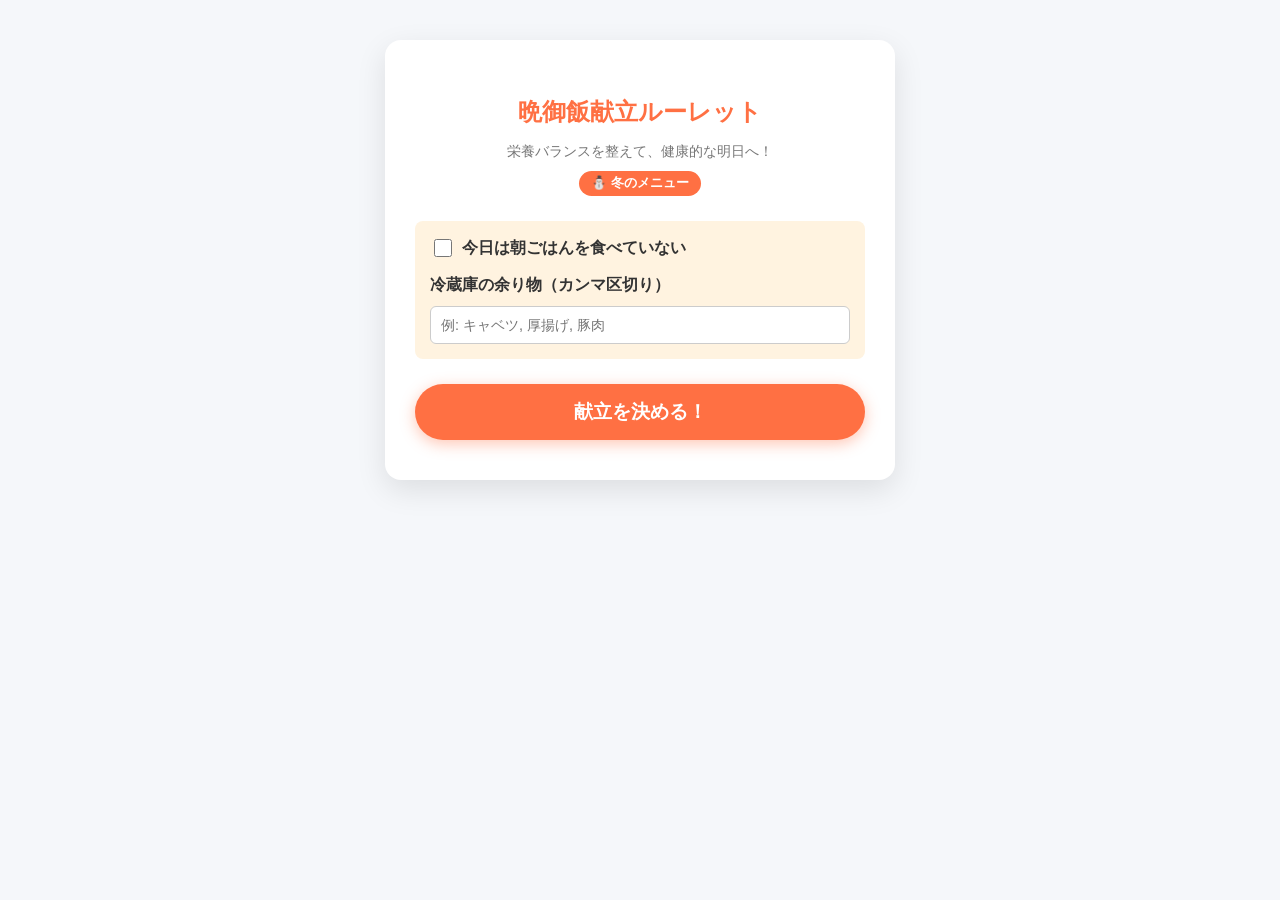
==== index.html @ 31076ce5 "Add files via upload" ====
<!DOCTYPE html>
<html lang="ja">
<head>
    <meta charset="UTF-8">
    <meta name="viewport" content="width=device-width, initial-scale=1.0">
    <title>晩御飯献立ルーレット</title>
    <style>
        :root {
            --primary-color: #FF7043;
            --secondary-color: #FFF3E0;
            --text-color: #333333;
            --bg-color: #F5F7FA;
            --link-color: #009688;
        }
        body {
            font-family: 'Helvetica Neue', Arial, 'Hiragino Kaku Gothic ProN', 'Hiragino Sans', Meiryo, sans-serif;
            background-color: var(--bg-color);
            color: var(--text-color);
            display: flex;
            justify-content: center;
            align-items: flex-start;
            min-height: 100vh;
            margin: 0;
            padding: 20px;
            box-sizing: border-box;
        }
        .app-container {
            background: #ffffff;
            border-radius: 16px;
            box-shadow: 0 10px 30px rgba(0,0,0,0.1);
            padding: 40px 30px;
            max-width: 450px;
            width: 100%;
            text-align: center;
            margin-top: 20px;
        }
        h1 {
            color: var(--primary-color);
            font-size: 1.5rem;
            margin-bottom: 5px;
        }
        p.subtitle {
            font-size: 0.9rem;
            color: #777;
            margin-bottom: 10px;
        }
        .season-badge {
            display: inline-block;
            background: var(--primary-color);
            color: white;
            padding: 4px 12px;
            border-radius: 20px;
            font-size: 0.8rem;
            font-weight: bold;
            margin-bottom: 25px;
        }
        .options {
            margin-bottom: 25px;
            text-align: left;
            background: var(--secondary-color);
            padding: 15px;
            border-radius: 8px;
        }
        .options label {
            display: flex;
            align-items: center;
            font-weight: bold;
            cursor: pointer;
            margin-bottom: 15px;
        }
        .options label:last-child {
            margin-bottom: 0;
        }
        .options input[type="checkbox"] {
            margin-right: 10px;
            width: 18px;
            height: 18px;
        }
        .filter-input {
            width: 100%;
            padding: 10px;
            border: 1px solid #ccc;
            border-radius: 6px;
            box-sizing: border-box;
            font-size: 0.9rem;
            margin-top: 5px;
        }
        .spin-btn {
            background-color: var(--primary-color);
            color: white;
            border: none;
            border-radius: 50px;
            padding: 15px 30px;
            font-size: 1.2rem;
            font-weight: bold;
            cursor: pointer;
            transition: transform 0.2s, box-shadow 0.2s;
            width: 100%;
            box-shadow: 0 4px 15px rgba(255, 112, 67, 0.4);
        }
        .spin-btn:hover {
            transform: translateY(-2px);
            box-shadow: 0 6px 20px rgba(255, 112, 67, 0.6);
        }
        .result-container {
            margin-top: 30px;
            padding: 20px;
            border: 2px dashed #e0e0e0;
            border-radius: 12px;
            display: none;
            flex-direction: column;
            justify-content: center;
            opacity: 0;
            transition: opacity 0.5s ease-in-out;
        }
        .result-container.show {
            display: flex;
            opacity: 1;
            border-color: var(--primary-color);
            background-color: #fff9f7;
        }
        .dish-type {
            font-size: 0.8rem;
            color: #888;
            margin-top: 15px;
            margin-bottom: 5px;
            text-transform: uppercase;
            letter-spacing: 1px;
        }
        .dish-type:first-child { margin-top: 0; }
        
        .dish-name {
            font-size: 1.2rem;
            font-weight: bold;
            color: var(--text-color);
            line-height: 1.4;
        }
        .recipe-link {
            display: inline-block;
            margin-top: 8px;
            font-size: 0.85rem;
            color: var(--link-color);
            text-decoration: none;
            border: 1px solid var(--link-color);
            padding: 4px 12px;
            border-radius: 15px;
            transition: all 0.2s;
        }
        .recipe-link:hover {
            background: var(--link-color);
            color: white;
        }
        .advice {
            font-size: 0.85rem;
            color: #d84315;
            margin-top: 20px;
            font-weight: bold;
        }
        .shopping-list {
            margin-top: 20px;
            text-align: left;
            background: white;
            padding: 15px;
            border-radius: 8px;
            border: 1px solid #eee;
        }
        .shopping-list h3 {
            font-size: 1rem;
            margin-top: 0;
            margin-bottom: 10px;
            color: var(--text-color);
            border-bottom: 2px solid var(--secondary-color);
            padding-bottom: 5px;
        }
        .shopping-list ul {
            margin: 0;
            padding-left: 20px;
            font-size: 0.9rem;
            color: #555;
        }
    </style>
</head>
<body>

<div class="app-container">
    <h1>晩御飯献立ルーレット</h1>
    <p class="subtitle">栄養バランスを整えて、健康的な明日へ！</p>
    <div id="seasonDisplay" class="season-badge">季節を取得中...</div>

    <div class="options">
        <label>
            <input type="checkbox" id="skipBreakfast">
            今日は朝ごはんを食べていない
        </label>
        <div style="margin-top: 15px;">
            <label style="margin-bottom: 5px;">冷蔵庫の余り物（カンマ区切り）</label>
            <input type="text" id="leftovers" class="filter-input" placeholder="例: キャベツ, 厚揚げ, 豚肉">
        </div>
    </div>

    <button class="spin-btn" id="spinBtn" onclick="generateMenu()">献立を決める！</button>

    <div class="result-container" id="resultArea">
        <div id="menuOutput"></div>
    </div>
</div>

<script>
    // --- 季節の自動判定 ---
    const month = new Date().getMonth() + 1;
    let currentSeason = "";
    let seasonLabel = "";

    if (month >= 3 && month <= 5) {
        currentSeason = "spring"; seasonLabel = "🌸 春のメニュー";
    } else if (month >= 6 && month <= 8) {
        currentSeason = "summer"; seasonLabel = "🌻 夏のメニュー";
    } else if (month >= 9 && month <= 11) {
        currentSeason = "autumn"; seasonLabel = "🍁 秋のメニュー";
    } else {
        currentSeason = "winter"; seasonLabel = "⛄️ 冬のメニュー";
    }
    document.getElementById("seasonDisplay").textContent = seasonLabel;

    // --- データ定義 (前回分のNo.76〜一部抜粋) ---
    const seasonalMains = {
        spring: [
            { name: "厚揚げと筍の煮物", category: "veg", nutrition: "normal", ingredients: ["厚揚げ", "筍"] },
            { name: "春野菜の塩麹炒め", category: "veg", nutrition: "low", ingredients: ["春キャベツ", "アスパラ", "塩麹"] }
        ],
        summer: [
            { name: "厚揚げとゴーヤの炒め", category: "veg", nutrition: "normal", ingredients: ["厚揚げ", "ゴーヤ", "豚肉"] },
            { name: "夏野菜の白い麻婆豆腐", category: "meat", nutrition: "high", ingredients: ["豆腐", "ひき肉", "夏野菜"] }
        ],
        autumn: [
            { name: "秋茄子とさつまいもの味噌炒め", category: "veg", nutrition: "high", ingredients: ["秋茄子", "さつまいも", "味噌"] },
            { name: "5種のきのこ麻婆", category: "meat", nutrition: "normal", ingredients: ["きのこ", "ひき肉", "豆腐"] }
        ],
        winter: [
            { name: "厚揚げとカブのトロトロ煮", category: "veg", nutrition: "normal", ingredients: ["厚揚げ", "カブ"] },
            { name: "雪見鍋（大根おろし）", category: "fish", nutrition: "low", ingredients: ["大根", "白身魚", "豆腐"] }
        ]
    };

    // --- 追加データ（No.1〜75）の自動生成ロジック ---
    // ユーザーが用意したデータをカンマ区切りの文字列で定義
    const rawNewData = `
1,牛丼,新玉ねぎと牛赤身,糸コン多め・おろしポン酢,しめじとエリンギ入り,長ねぎと春菊のすき焼き風
2,親子丼,菜の花の親子丼,鶏ささみと大葉の親子丼,舞茸入り親子丼,鶏胸肉と白ねぎの親子丼
3,とんかつ,豚ヒレのパン粉焼き,梅しそサンド焼き,揚げないきのこソースカツ,おろし雪見カツ
4,唐揚げ,鶏胸肉の米粉揚げ,レモンマリネ唐揚げ,蓮根と鶏の揚げ出し,柚子胡椒唐揚げ
5,肉じゃが,新じゃがとスナップエンドウ,隠し味にカレー粉で夏風,さつまいもの肉じゃが,里芋のねっとり肉じゃが
6,ピーマン肉詰め,豆腐入りの種でヘルシーに,完熟ピーマン（赤）を使用,エリンギを混ぜて食感UP,甘辛い生姜ダレ
7,回鍋肉,春キャベツの甘み活かし,キャベツとピーマン増量,きのこたっぷりの回鍋肉,白菜と豚のピリ辛炒め
8,ガパオライス,アスパラガス入り,バジル多め・ズッキーニ,かぼちゃの甘みをプラス,ほうン草と鶏ひき肉
9,チキン南蛮,タルタルに新玉ねぎ使用,豆腐タルタルで低カロリー,柿のタルタルソース,柴漬けタルタル
10,シュウマイ,皮の代わりにキャベツで包む,枝豆入りの鶏シュウマイ,椎茸の肉詰めシュウマイ,蓮根入りのシャキシャキ風
11,トンテキ,新にんにくとバルサミコ,おろし玉ねぎソース,甘じょっぱい栗のソース,味噌バター風味
12,ロコモコ,豆腐ハンバーグで作成,夏野菜のラタトゥイユ添え,目玉焼きときのこソース,アボカドと温野菜添え
13,生姜焼き,新玉ねぎと豚ロース,茗荷（みょうが）を添えて,きのこを巻いた生姜焼き,大根おろしをたっぷりと
14,麻婆茄子,筍の食感をプラス,夏茄子のとろとろ麻婆,秋茄子とひき肉控えめ,蒸し茄子のヘルシー麻婆
15,チンジャオロース,筍たっぷり,ピーマンとパプリカ,糸コンニャクでカサ増し,蓮根のきんぴら風炒め
16,ロールチキン,アスパラと人参を巻く,オクラと山芋を巻く,ゴボウを巻いて八幡巻き風,ほうれん草とチーズを巻く
17,鶏の照り焼き,新じゃが添え,ズッキーニと一緒に焼く,かぼちゃと蓮根を添えて,長ねぎと一緒にネギマ風
18,酢豚,揚げない豚ヒレ肉,パイナップルの代わりにトマト,サツマイモの甘酢炒め,根菜たっぷりの黒酢炒め
19,ローストビーフ,クレソン添え,薬味たっぷりの和風ダレ,赤ワインきのこソース,根菜の温サラダと一緒に
20,バンバンジー,鶏胸肉と新玉ねぎ,きゅうりとトマト多め,蒸し鶏と蒸しきのこ,春雨と温野菜
21,キーマカレー,豆と野菜のみじん切り,ナスとズッキーニ,サツマイモのキーマ,大根とひき肉の和風カレー
22,レモンチキン,新玉ねぎのマリネ,レモン多めのさっぱり焼き,かぼちゃの素焼き添え,白菜の蒸し煮レモン風味
23,豚しゃぶ,春キャベツの蒸ししゃぶ,冷しゃぶサラダ仕立て,揚げ茄子とおろしポン酢,豆乳鍋風しゃぶしゃぶ
24,ハンバーグ,豆腐とひじき入り,大葉とおろしポン酢,きのこデミグラスソース,煮込みハンバーグ（白菜）
25,つくね,筍入りの鶏つくね,枝豆と大葉入り,蓮根の挟み焼きつくね,柚子風味のあんかけつくね
26,焼き魚,さわらの塩焼き,あゆの塩焼き,さんまの塩焼き,ぶりの塩焼き
27,照り焼き,鰆の西京焼き風,鮭の照り焼き・夏野菜添え,ぶりの照り焼き,銀だらの照り焼き
28,干物,あじの開き（大根おろし）,えぼ鯛の開き,ほっけの開き,ししゃもの炙り
29,漬け丼,真鯛の桜漬け丼,マグロと山芋の漬け,サーモンといくら丼,寒ブリの漬け丼
30,海老料理,エビとアスパラの塩炒め,エビチリ（トマト入り）,エビとキノコのガーリック,エビの豆乳グラタン
31,揚げ物風,桜エビのかき揚げ,アジフライ,カキフライ,タラの唐揚げ
32,パスタ,菜の花とたらこ,鯖缶と大葉の冷製,鮭とキノコの豆乳パスタ,牡蠣とほうれん草の和風
33,酒蒸し,あさりとわかめ,しじみのエスニック蒸し,鮭とキノコのホイル蒸し,鱈の白菜包み蒸し
34,塩焼き,鯖の塩焼き（レモン）,鰯の塩焼き（梅肉）,さんまの塩焼き（すだち）,寒サバの塩焼き
35,南蛮漬け,ワカサギの南蛮漬け,鯵と夏野菜の南蛮,秋鮭の南蛮漬け,ぶりの中華風南蛮
36,アクアパッツァ,鯛とアサリ,スズキとミニトマト,鮭と秋のキノコ,鱈とムール貝
37,味噌煮,鯖の味噌煮（新ごぼう）,鰯の梅味噌煮,鯖の味噌煮（生姜多め）,ぶりのアラ炊き
38,カルパッチョ,鯛と山菜,カツオのたたきカルパッチョ,サーモンとディル,タコとカブの和風
39,竜田揚げ,鰹の竜田揚げ,マグロの頬肉竜田,鮭の竜田揚げ,鰤の竜田揚げ
40,ホイル焼き,鰆のちゃんちゃん焼き風,鮭とパプリカ,鱈とたっぷりキノコ,鮭と白菜のバターポン酢
41,なめろう,鯵と新玉ねぎ,飛び魚のなめろう,鰯のなめろう,鯖のなめろう
42,ムニエル,鯛のレモンムニエル,鮭とズッキーニ,鱈とエリンギのソテー,カレイのムニエル
43,しんじょ,海老としんじょ,枝豆と白身魚のしんじょ,蓮根と魚のしんじょ,カニと豆腐のしんじょ
44,刺身和え,マグロとアボカド,初鰹の薬味和え,戻り鰹の辛子醤油,寒ブリの胡麻和え
45,つみれ汁,鰯のつみれ,鯵のつみれ,さんまのつみれ,鱈のつみれ
46,ステーキ,鮪のレアステーキ,鮭のハーブステーキ,鰆のガーリックステーキ,ぶりのバルサミコ
47,マリネ,鯛とレモンのマリネ,鯵とパプリカのマリネ,鮭と蓮根のマリネ,鱈と長ねぎのマリネ
48,揚げだし風,鯛の揚げだし,鯵の揚げだし,鮭の揚げだし,鱈の揚げだし
49,グラタン,海老とアスパラの豆腐グラタン,帆立とコーンの豆乳,鮭とカボチャのグラタン,牡蠣とほうれん草
50,煮浸し,焼き魚と菜の花の煮浸し,揚げ魚となすの煮浸し,焼き鯖と小松菜の煮浸し,鱈と春菊の煮浸し
51,ナポリタン,新玉ねぎとアスパラ,夏パプリカ多め,しめじと舞茸,白菜とベーコンの和風
52,カルボナーラ,豆乳と春キャベツ,冷製カルボナーラ,きのこの濃厚豆乳パスタ,ほうれん草と豆乳
53,焼きうどん,新ごぼうと豚肉,夏野菜とカレー粉,根菜たっぷり焼きうどん,白菜と柚子のあんかけ
54,ビビンバ,筍とな菜の花のナムル,ズッキーニとトマトのナムル,5種のきのこナムル,ほうれん草とカブ
55,チャーハン,レタスと海老のチャーハン,ゴーヤの苦味チャーハン,鮭と舞茸のチャーハン,蓮根とジャコのチャーハン
56,焼きそば,春キャベツの塩焼きそば,ピーマンたっぷりのソース,きのこのオイスターソース,長ねぎとイカの塩だれ
57,カレー,春野菜のキーマカレー,トマトとナスの夏カレー,根菜と豆の秋カレー,牛すね肉と大根のカレー
58,ドリア,オートミールとアスパラ,豆腐ホワイトソースとナス,かぼちゃのヘルシードリア,ほうれん草とカキ
59,天津飯,筍のあんかけ天津飯,トマト入り甘酢あん,きのこあんかけ天津飯,カニカマと白菜のあんかけ
60,オムライス,玄米オムライス・新玉ねぎ,夏野菜のソース,きのこ炊き込みご飯のオム,ほうれん草とチーズ
61,リゾット,筍とあさりのリゾット,トマトとズッキーニ,栗ときんのこのリゾット,カブとベーコンの豆乳
62,冷やし中華,菜の花とささみ,どっさり夏野菜,きのこと蒸し鶏,蒸し野菜の温かい和え麺
63,担々麺,春キャベツの豆乳担々,汁なし担々麺,きのこたっぷり担々,ほうれん草と白菜
64,そば,筍とわかめのそば,冷やしおろしそば,きのこあんかけそば,鴨南蛮風
65,親子丼,新玉ねぎの親子丼,大葉と梅の親子丼,きのこ親子丼,根菜の親子丼
66,海鮮丼,鯛と桜えびの丼,鯵となめろう丼,サーモンときのこ丼,寒ブリの漬け丼
67,ペンネ,アスパラのジェノベーゼ,トマトとバジル,ボロネーゼ,ほうれん草のクリーム
68,炊き込みご飯,筍とわかめご飯,枝豆とジャコのご飯,栗とキノコのご飯,里芋と鶏肉のご飯
69,うどん,あさりとわかめのうどん,冷やしぶっかけ,きのこあんかけうどん,鍋焼きうどん
70,タコライス,野菜たっぷりの春タコス,レタスとトマト増量,根菜チップス添え,豆とひき肉の煮込み
71,パエリア,鯛とアサリのパエリア,夏野菜と海老,鮭ときのこのパエリア,カキとほうれん草
72,ガパオライス,アスパラと筍,バジル多め,さつまいもと鶏ひき肉,ほうれん草と厚揚げ
73,お好み焼き,春キャベツたっぷり,山芋と豆腐ベース,きのことネギたっぷり,白菜のミルフィーユ風
74,フォー,蒸し鶏とパクチー,冷製パクチーフォー,鶏とキノコのフォー,牛肉と根菜のフォー
75,麻婆丼,筍入りの麻婆豆腐丼,夏茄子の麻婆丼,きのこの麻婆豆腐丼,大根と豆腐の麻婆丼`;

    // データのパースと結合
    rawNewData.trim().split('\n').forEach(line => {
        const parts = line.split(',');
        if(parts.length < 6) return;
        
        const no = parseInt(parts[0]);
        const base = parts[1];
        const seasons = ['spring', 'summer', 'autumn', 'winter'];

        // カテゴリと栄養素の判定
        let category = "meat";
        let nutrition = "high";
        if (no >= 26 && no <= 50) { category = "fish"; nutrition = "low"; }
        else if (no >= 51 && no <= 75) { category = "carb"; nutrition = "high"; }

        // 各季節ごとのメニューを生成
        for (let i = 0; i < 4; i++) {
            const arrangeText = parts[2 + i];
            // アレンジ名にベース名が含まれていない場合は結合して分かりやすくする
            const displayName = arrangeText.includes(base) ? arrangeText : `${base}（${arrangeText}）`;
            
            // アレンジテキストから簡易的に食材キーワードを抽出（不要な文字を省く）
            const ingredientKeywords = arrangeText.split(/[と・の（）入り多め]/).filter(w => w.length > 0 && w !== '風');
            const ingredients = [base, ...ingredientKeywords];

            seasonalMains[seasons[i]].push({
                name: displayName,
                category: category,
                nutrition: nutrition,
                ingredients: ingredients
            });
        }
    });

    // 既存＋追加いただいた副菜リスト
    const sideDishes = [
        { name: "ほうれん草の胡麻和え", tags: ["veg", "refreshing"], ingredients: ["ほうれん草", "ごま"] },
        { name: "ポテトサラダ", tags: ["carb", "heavy"], ingredients: ["じゃがいも", "マヨネーズ", "きゅうり"] },
        { name: "冷奴", tags: ["protein", "refreshing", "low_cal"], ingredients: ["豆腐", "ねぎ", "生姜"] },
        { name: "きんぴらごぼう", tags: ["veg", "fiber"], ingredients: ["ごぼう", "にんじん"] },
        { name: "大根とワカメの味噌汁", tags: ["soup", "refreshing"], ingredients: ["大根", "ワカメ", "味噌"] },
        { name: "ブロッコリーのマヨ和え", tags: ["veg", "fiber"], ingredients: ["ブロッコリー", "マヨネーズ"] },
        { name: "ひじきの煮物", tags: ["veg", "fiber"], ingredients: ["ひじき", "にんじん", "油揚げ"] },
        { name: "春雨サラダ", tags: ["refreshing"], ingredients: ["春雨", "きゅうり", "ハム"] },
        { name: "たたききゅうり", tags: ["refreshing", "low_cal"], ingredients: ["きゅうり", "ごま油", "塩昆布"] },
        { name: "カボチャの煮付け", tags: ["heavy", "veg"], ingredients: ["かぼちゃ"] },
        { name: "もやしのナムル", tags: ["low_cal", "refreshing"], ingredients: ["もやし", "ごま油", "にんにく"] },
        { name: "コンソメスープ", tags: ["soup"], ingredients: ["玉ねぎ", "コンソメ"] },
        { name: "茶碗蒸し", tags: ["protein"], ingredients: ["卵", "かまぼこ", "しいたけ"] },
        { name: "ちくわの磯辺揚げ", tags: ["heavy"], ingredients: ["ちくわ", "青のり", "小麦粉"] },
        { name: "小松菜のお浸し", tags: ["veg", "low_cal"], ingredients: ["小松菜", "かつおぶし"] },
        { name: "ポトフ風スープ", tags: ["soup", "veg"], ingredients: ["じゃがいも", "にんじん", "ウインナー"] },
        { name: "無限ピーマン", tags: ["veg", "refreshing"], ingredients: ["ピーマン", "ツナ缶", "ごま油"] },
        { name: "厚揚げ焼き", tags: ["protein", "heavy"], ingredients: ["厚揚げ", "しょうが", "醤油"] }
    ];

    // --- ロジック ---
    function getRandomItem(array) {
        return array[Math.floor(Math.random() * array.length)];
    }

    function getRecipeLink(dishName) {
        // 括弧書きの中身やベース名で検索しやすくするためのクレンジング
        const cleanName = dishName.replace(/（.*?）/g, '').trim();
        return `https://cookpad.com/search/${encodeURIComponent(cleanName)}`;
    }

    function getBalancedSideDish(mainDish) {
        let filteredSides = [];
        if (mainDish.category === "meat" || mainDish.nutrition === "high" || mainDish.category === "carb") {
            filteredSides = sideDishes.filter(side => side.tags.includes("refreshing") || side.tags.includes("veg") || side.tags.includes("low_cal") || side.tags.includes("soup"));
        } else {
            filteredSides = sideDishes.filter(side => !side.tags.includes("heavy"));
        }
        if (filteredSides.length === 0) filteredSides = sideDishes;
        return getRandomItem(filteredSides);
    }

    function generateMenu() {
        const skipBreakfast = document.getElementById('skipBreakfast').checked;
        const leftoversInput = document.getElementById('leftovers').value;
        const resultArea = document.getElementById('resultArea');
        const menuOutput = document.getElementById('menuOutput');

        let availableMains = seasonalMains[currentSeason];

        // 余り物フィルターの処理
        if (leftoversInput.trim() !== "") {
            const keywords = leftoversInput.replace(/　/g, " ").split(/[,\s]+/).filter(k => k);
            const filteredMains = availableMains.filter(dish => {
                return dish.ingredients.some(ing => keywords.some(kw => ing.includes(kw)));
            });
            if (filteredMains.length > 0) {
                availableMains = filteredMains;
            }
        }

        resultArea.classList.remove('show');
        setTimeout(() => {
            let selectedMain = getRandomItem(availableMains);

            if (skipBreakfast && selectedMain.nutrition === "low") {
                const highEnergyMains = availableMains.filter(dish => dish.nutrition === "high" || dish.nutrition === "normal");
                if (highEnergyMains.length > 0) {
                    selectedMain = getRandomItem(highEnergyMains);
                }
            }

            const selectedSide = getBalancedSideDish(selectedMain);

            // 買い物リストの生成（ベース名などの不要な情報を整理して表示）
            const rawIngredients = [...selectedMain.ingredients, ...selectedSide.ingredients];
            const cleanIngredients = rawIngredients.filter(ing => ing.length > 1 && !ing.includes("風") && !ing.includes("添え"));
            const uniqueIngredients = [...new Set(cleanIngredients)];
            const shoppingListHtml = uniqueIngredients.map(ing => `<li>${ing}</li>`).join('');

            let adviceHtml = skipBreakfast ? `<div class="advice">💡 朝食を抜いた分、しっかりエネルギーを補給できる組み合わせにしました！</div>` : "";

            menuOutput.innerHTML = `
                <div class="dish-type">主菜</div>
                <div class="dish-name">${selectedMain.name}</div>
                <a href="${getRecipeLink(selectedMain.name)}" target="_blank" class="recipe-link">レシピを検索 🔍</a>

                <div class="dish-type" style="margin-top: 25px;">副菜</div>
                <div class="dish-name">${selectedSide.name}</div>
                <a href="${getRecipeLink(selectedSide.name)}" target="_blank" class="recipe-link">レシピを検索 🔍</a>
                
                ${adviceHtml}

                <div class="shopping-list">
                    <h3>🛒 買い物リスト・必要な食材</h3>
                    <ul>
                        ${shoppingListHtml}
                        <li>(基本調味料・ご飯)</li>
                    </ul>
                </div>
            `;

            resultArea.classList.add('show');
        }, 300);
    }
</script>

</body>
</html>
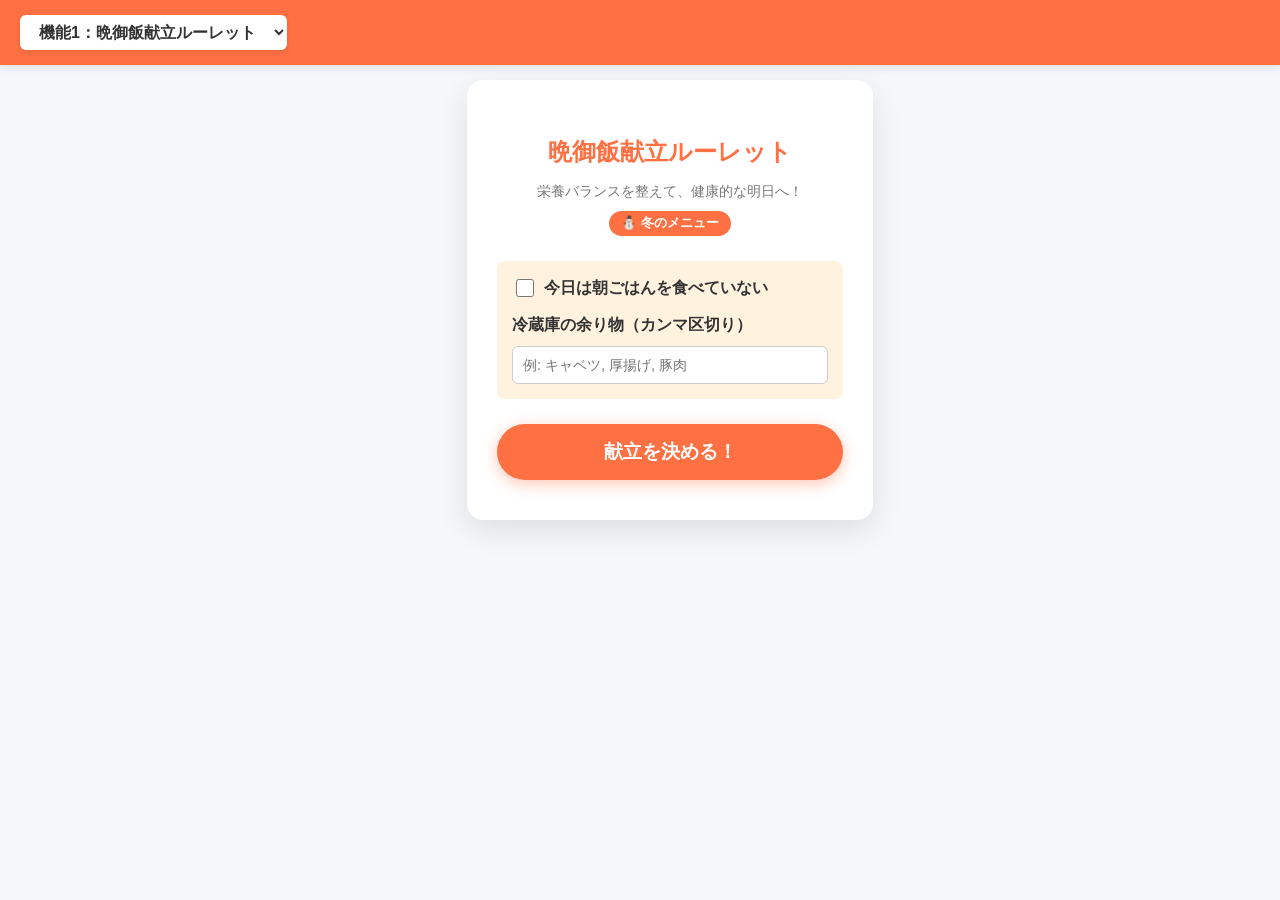
==== commit 5f361e7f: "change file composition" ====
--- a/index.html
+++ b/index.html
@@ -3,466 +3,20 @@
 <head>
     <meta charset="UTF-8">
     <meta name="viewport" content="width=device-width, initial-scale=1.0">
-    <title>晩御飯献立ルーレット</title>
-    <style>
-        :root {
-            --primary-color: #FF7043;
-            --secondary-color: #FFF3E0;
-            --text-color: #333333;
-            --bg-color: #F5F7FA;
-            --link-color: #009688;
-        }
-        body {
-            font-family: 'Helvetica Neue', Arial, 'Hiragino Kaku Gothic ProN', 'Hiragino Sans', Meiryo, sans-serif;
-            background-color: var(--bg-color);
-            color: var(--text-color);
-            display: flex;
-            justify-content: center;
-            align-items: flex-start;
-            min-height: 100vh;
-            margin: 0;
-            padding: 20px;
-            box-sizing: border-box;
-        }
-        .app-container {
-            background: #ffffff;
-            border-radius: 16px;
-            box-shadow: 0 10px 30px rgba(0,0,0,0.1);
-            padding: 40px 30px;
-            max-width: 450px;
-            width: 100%;
-            text-align: center;
-            margin-top: 20px;
-        }
-        h1 {
-            color: var(--primary-color);
-            font-size: 1.5rem;
-            margin-bottom: 5px;
-        }
-        p.subtitle {
-            font-size: 0.9rem;
-            color: #777;
-            margin-bottom: 10px;
-        }
-        .season-badge {
-            display: inline-block;
-            background: var(--primary-color);
-            color: white;
-            padding: 4px 12px;
-            border-radius: 20px;
-            font-size: 0.8rem;
-            font-weight: bold;
-            margin-bottom: 25px;
-        }
-        .options {
-            margin-bottom: 25px;
-            text-align: left;
-            background: var(--secondary-color);
-            padding: 15px;
-            border-radius: 8px;
-        }
-        .options label {
-            display: flex;
-            align-items: center;
-            font-weight: bold;
-            cursor: pointer;
-            margin-bottom: 15px;
-        }
-        .options label:last-child {
-            margin-bottom: 0;
-        }
-        .options input[type="checkbox"] {
-            margin-right: 10px;
-            width: 18px;
-            height: 18px;
-        }
-        .filter-input {
-            width: 100%;
-            padding: 10px;
-            border: 1px solid #ccc;
-            border-radius: 6px;
-            box-sizing: border-box;
-            font-size: 0.9rem;
-            margin-top: 5px;
-        }
-        .spin-btn {
-            background-color: var(--primary-color);
-            color: white;
-            border: none;
-            border-radius: 50px;
-            padding: 15px 30px;
-            font-size: 1.2rem;
-            font-weight: bold;
-            cursor: pointer;
-            transition: transform 0.2s, box-shadow 0.2s;
-            width: 100%;
-            box-shadow: 0 4px 15px rgba(255, 112, 67, 0.4);
-        }
-        .spin-btn:hover {
-            transform: translateY(-2px);
-            box-shadow: 0 6px 20px rgba(255, 112, 67, 0.6);
-        }
-        .result-container {
-            margin-top: 30px;
-            padding: 20px;
-            border: 2px dashed #e0e0e0;
-            border-radius: 12px;
-            display: none;
-            flex-direction: column;
-            justify-content: center;
-            opacity: 0;
-            transition: opacity 0.5s ease-in-out;
-        }
-        .result-container.show {
-            display: flex;
-            opacity: 1;
-            border-color: var(--primary-color);
-            background-color: #fff9f7;
-        }
-        .dish-type {
-            font-size: 0.8rem;
-            color: #888;
-            margin-top: 15px;
-            margin-bottom: 5px;
-            text-transform: uppercase;
-            letter-spacing: 1px;
-        }
-        .dish-type:first-child { margin-top: 0; }
-        
-        .dish-name {
-            font-size: 1.2rem;
-            font-weight: bold;
-            color: var(--text-color);
-            line-height: 1.4;
-        }
-        .recipe-link {
-            display: inline-block;
-            margin-top: 8px;
-            font-size: 0.85rem;
-            color: var(--link-color);
-            text-decoration: none;
-            border: 1px solid var(--link-color);
-            padding: 4px 12px;
-            border-radius: 15px;
-            transition: all 0.2s;
-        }
-        .recipe-link:hover {
-            background: var(--link-color);
-            color: white;
-        }
-        .advice {
-            font-size: 0.85rem;
-            color: #d84315;
-            margin-top: 20px;
-            font-weight: bold;
-        }
-        .shopping-list {
-            margin-top: 20px;
-            text-align: left;
-            background: white;
-            padding: 15px;
-            border-radius: 8px;
-            border: 1px solid #eee;
-        }
-        .shopping-list h3 {
-            font-size: 1rem;
-            margin-top: 0;
-            margin-bottom: 10px;
-            color: var(--text-color);
-            border-bottom: 2px solid var(--secondary-color);
-            padding-bottom: 5px;
-        }
-        .shopping-list ul {
-            margin: 0;
-            padding-left: 20px;
-            font-size: 0.9rem;
-            color: #555;
-        }
-    </style>
+    <title>ライフハック統合ツール</title>
+    <link rel="stylesheet" href="style.css">
 </head>
 <body>
+    <header>
+        <select id="feature-selector">
+            <option value="dinner_roulette">機能1：晩御飯献立ルーレット</option>
+            <option value="settings">機能2：設定画面（サンプル）</option>
+        </select>
+    </header>
 
-<div class="app-container">
-    <h1>晩御飯献立ルーレット</h1>
-    <p class="subtitle">栄養バランスを整えて、健康的な明日へ！</p>
-    <div id="seasonDisplay" class="season-badge">季節を取得中...</div>
+    <main id="content-container">
+        </main>
 
-    <div class="options">
-        <label>
-            <input type="checkbox" id="skipBreakfast">
-            今日は朝ごはんを食べていない
-        </label>
-        <div style="margin-top: 15px;">
-            <label style="margin-bottom: 5px;">冷蔵庫の余り物（カンマ区切り）</label>
-            <input type="text" id="leftovers" class="filter-input" placeholder="例: キャベツ, 厚揚げ, 豚肉">
-        </div>
-    </div>
-
-    <button class="spin-btn" id="spinBtn" onclick="generateMenu()">献立を決める！</button>
-
-    <div class="result-container" id="resultArea">
-        <div id="menuOutput"></div>
-    </div>
-</div>
-
-<script>
-    // --- 季節の自動判定 ---
-    const month = new Date().getMonth() + 1;
-    let currentSeason = "";
-    let seasonLabel = "";
-
-    if (month >= 3 && month <= 5) {
-        currentSeason = "spring"; seasonLabel = "🌸 春のメニュー";
-    } else if (month >= 6 && month <= 8) {
-        currentSeason = "summer"; seasonLabel = "🌻 夏のメニュー";
-    } else if (month >= 9 && month <= 11) {
-        currentSeason = "autumn"; seasonLabel = "🍁 秋のメニュー";
-    } else {
-        currentSeason = "winter"; seasonLabel = "⛄️ 冬のメニュー";
-    }
-    document.getElementById("seasonDisplay").textContent = seasonLabel;
-
-    // --- データ定義 (前回分のNo.76〜一部抜粋) ---
-    const seasonalMains = {
-        spring: [
-            { name: "厚揚げと筍の煮物", category: "veg", nutrition: "normal", ingredients: ["厚揚げ", "筍"] },
-            { name: "春野菜の塩麹炒め", category: "veg", nutrition: "low", ingredients: ["春キャベツ", "アスパラ", "塩麹"] }
-        ],
-        summer: [
-            { name: "厚揚げとゴーヤの炒め", category: "veg", nutrition: "normal", ingredients: ["厚揚げ", "ゴーヤ", "豚肉"] },
-            { name: "夏野菜の白い麻婆豆腐", category: "meat", nutrition: "high", ingredients: ["豆腐", "ひき肉", "夏野菜"] }
-        ],
-        autumn: [
-            { name: "秋茄子とさつまいもの味噌炒め", category: "veg", nutrition: "high", ingredients: ["秋茄子", "さつまいも", "味噌"] },
-            { name: "5種のきのこ麻婆", category: "meat", nutrition: "normal", ingredients: ["きのこ", "ひき肉", "豆腐"] }
-        ],
-        winter: [
-            { name: "厚揚げとカブのトロトロ煮", category: "veg", nutrition: "normal", ingredients: ["厚揚げ", "カブ"] },
-            { name: "雪見鍋（大根おろし）", category: "fish", nutrition: "low", ingredients: ["大根", "白身魚", "豆腐"] }
-        ]
-    };
-
-    // --- 追加データ（No.1〜75）の自動生成ロジック ---
-    // ユーザーが用意したデータをカンマ区切りの文字列で定義
-    const rawNewData = `
-1,牛丼,新玉ねぎと牛赤身,糸コン多め・おろしポン酢,しめじとエリンギ入り,長ねぎと春菊のすき焼き風
-2,親子丼,菜の花の親子丼,鶏ささみと大葉の親子丼,舞茸入り親子丼,鶏胸肉と白ねぎの親子丼
-3,とんかつ,豚ヒレのパン粉焼き,梅しそサンド焼き,揚げないきのこソースカツ,おろし雪見カツ
-4,唐揚げ,鶏胸肉の米粉揚げ,レモンマリネ唐揚げ,蓮根と鶏の揚げ出し,柚子胡椒唐揚げ
-5,肉じゃが,新じゃがとスナップエンドウ,隠し味にカレー粉で夏風,さつまいもの肉じゃが,里芋のねっとり肉じゃが
-6,ピーマン肉詰め,豆腐入りの種でヘルシーに,完熟ピーマン（赤）を使用,エリンギを混ぜて食感UP,甘辛い生姜ダレ
-7,回鍋肉,春キャベツの甘み活かし,キャベツとピーマン増量,きのこたっぷりの回鍋肉,白菜と豚のピリ辛炒め
-8,ガパオライス,アスパラガス入り,バジル多め・ズッキーニ,かぼちゃの甘みをプラス,ほうン草と鶏ひき肉
-9,チキン南蛮,タルタルに新玉ねぎ使用,豆腐タルタルで低カロリー,柿のタルタルソース,柴漬けタルタル
-10,シュウマイ,皮の代わりにキャベツで包む,枝豆入りの鶏シュウマイ,椎茸の肉詰めシュウマイ,蓮根入りのシャキシャキ風
-11,トンテキ,新にんにくとバルサミコ,おろし玉ねぎソース,甘じょっぱい栗のソース,味噌バター風味
-12,ロコモコ,豆腐ハンバーグで作成,夏野菜のラタトゥイユ添え,目玉焼きときのこソース,アボカドと温野菜添え
-13,生姜焼き,新玉ねぎと豚ロース,茗荷（みょうが）を添えて,きのこを巻いた生姜焼き,大根おろしをたっぷりと
-14,麻婆茄子,筍の食感をプラス,夏茄子のとろとろ麻婆,秋茄子とひき肉控えめ,蒸し茄子のヘルシー麻婆
-15,チンジャオロース,筍たっぷり,ピーマンとパプリカ,糸コンニャクでカサ増し,蓮根のきんぴら風炒め
-16,ロールチキン,アスパラと人参を巻く,オクラと山芋を巻く,ゴボウを巻いて八幡巻き風,ほうれん草とチーズを巻く
-17,鶏の照り焼き,新じゃが添え,ズッキーニと一緒に焼く,かぼちゃと蓮根を添えて,長ねぎと一緒にネギマ風
-18,酢豚,揚げない豚ヒレ肉,パイナップルの代わりにトマト,サツマイモの甘酢炒め,根菜たっぷりの黒酢炒め
-19,ローストビーフ,クレソン添え,薬味たっぷりの和風ダレ,赤ワインきのこソース,根菜の温サラダと一緒に
-20,バンバンジー,鶏胸肉と新玉ねぎ,きゅうりとトマト多め,蒸し鶏と蒸しきのこ,春雨と温野菜
-21,キーマカレー,豆と野菜のみじん切り,ナスとズッキーニ,サツマイモのキーマ,大根とひき肉の和風カレー
-22,レモンチキン,新玉ねぎのマリネ,レモン多めのさっぱり焼き,かぼちゃの素焼き添え,白菜の蒸し煮レモン風味
-23,豚しゃぶ,春キャベツの蒸ししゃぶ,冷しゃぶサラダ仕立て,揚げ茄子とおろしポン酢,豆乳鍋風しゃぶしゃぶ
-24,ハンバーグ,豆腐とひじき入り,大葉とおろしポン酢,きのこデミグラスソース,煮込みハンバーグ（白菜）
-25,つくね,筍入りの鶏つくね,枝豆と大葉入り,蓮根の挟み焼きつくね,柚子風味のあんかけつくね
-26,焼き魚,さわらの塩焼き,あゆの塩焼き,さんまの塩焼き,ぶりの塩焼き
-27,照り焼き,鰆の西京焼き風,鮭の照り焼き・夏野菜添え,ぶりの照り焼き,銀だらの照り焼き
-28,干物,あじの開き（大根おろし）,えぼ鯛の開き,ほっけの開き,ししゃもの炙り
-29,漬け丼,真鯛の桜漬け丼,マグロと山芋の漬け,サーモンといくら丼,寒ブリの漬け丼
-30,海老料理,エビとアスパラの塩炒め,エビチリ（トマト入り）,エビとキノコのガーリック,エビの豆乳グラタン
-31,揚げ物風,桜エビのかき揚げ,アジフライ,カキフライ,タラの唐揚げ
-32,パスタ,菜の花とたらこ,鯖缶と大葉の冷製,鮭とキノコの豆乳パスタ,牡蠣とほうれん草の和風
-33,酒蒸し,あさりとわかめ,しじみのエスニック蒸し,鮭とキノコのホイル蒸し,鱈の白菜包み蒸し
-34,塩焼き,鯖の塩焼き（レモン）,鰯の塩焼き（梅肉）,さんまの塩焼き（すだち）,寒サバの塩焼き
-35,南蛮漬け,ワカサギの南蛮漬け,鯵と夏野菜の南蛮,秋鮭の南蛮漬け,ぶりの中華風南蛮
-36,アクアパッツァ,鯛とアサリ,スズキとミニトマト,鮭と秋のキノコ,鱈とムール貝
-37,味噌煮,鯖の味噌煮（新ごぼう）,鰯の梅味噌煮,鯖の味噌煮（生姜多め）,ぶりのアラ炊き
-38,カルパッチョ,鯛と山菜,カツオのたたきカルパッチョ,サーモンとディル,タコとカブの和風
-39,竜田揚げ,鰹の竜田揚げ,マグロの頬肉竜田,鮭の竜田揚げ,鰤の竜田揚げ
-40,ホイル焼き,鰆のちゃんちゃん焼き風,鮭とパプリカ,鱈とたっぷりキノコ,鮭と白菜のバターポン酢
-41,なめろう,鯵と新玉ねぎ,飛び魚のなめろう,鰯のなめろう,鯖のなめろう
-42,ムニエル,鯛のレモンムニエル,鮭とズッキーニ,鱈とエリンギのソテー,カレイのムニエル
-43,しんじょ,海老としんじょ,枝豆と白身魚のしんじょ,蓮根と魚のしんじょ,カニと豆腐のしんじょ
-44,刺身和え,マグロとアボカド,初鰹の薬味和え,戻り鰹の辛子醤油,寒ブリの胡麻和え
-45,つみれ汁,鰯のつみれ,鯵のつみれ,さんまのつみれ,鱈のつみれ
-46,ステーキ,鮪のレアステーキ,鮭のハーブステーキ,鰆のガーリックステーキ,ぶりのバルサミコ
-47,マリネ,鯛とレモンのマリネ,鯵とパプリカのマリネ,鮭と蓮根のマリネ,鱈と長ねぎのマリネ
-48,揚げだし風,鯛の揚げだし,鯵の揚げだし,鮭の揚げだし,鱈の揚げだし
-49,グラタン,海老とアスパラの豆腐グラタン,帆立とコーンの豆乳,鮭とカボチャのグラタン,牡蠣とほうれん草
-50,煮浸し,焼き魚と菜の花の煮浸し,揚げ魚となすの煮浸し,焼き鯖と小松菜の煮浸し,鱈と春菊の煮浸し
-51,ナポリタン,新玉ねぎとアスパラ,夏パプリカ多め,しめじと舞茸,白菜とベーコンの和風
-52,カルボナーラ,豆乳と春キャベツ,冷製カルボナーラ,きのこの濃厚豆乳パスタ,ほうれん草と豆乳
-53,焼きうどん,新ごぼうと豚肉,夏野菜とカレー粉,根菜たっぷり焼きうどん,白菜と柚子のあんかけ
-54,ビビンバ,筍とな菜の花のナムル,ズッキーニとトマトのナムル,5種のきのこナムル,ほうれん草とカブ
-55,チャーハン,レタスと海老のチャーハン,ゴーヤの苦味チャーハン,鮭と舞茸のチャーハン,蓮根とジャコのチャーハン
-56,焼きそば,春キャベツの塩焼きそば,ピーマンたっぷりのソース,きのこのオイスターソース,長ねぎとイカの塩だれ
-57,カレー,春野菜のキーマカレー,トマトとナスの夏カレー,根菜と豆の秋カレー,牛すね肉と大根のカレー
-58,ドリア,オートミールとアスパラ,豆腐ホワイトソースとナス,かぼちゃのヘルシードリア,ほうれん草とカキ
-59,天津飯,筍のあんかけ天津飯,トマト入り甘酢あん,きのこあんかけ天津飯,カニカマと白菜のあんかけ
-60,オムライス,玄米オムライス・新玉ねぎ,夏野菜のソース,きのこ炊き込みご飯のオム,ほうれん草とチーズ
-61,リゾット,筍とあさりのリゾット,トマトとズッキーニ,栗ときんのこのリゾット,カブとベーコンの豆乳
-62,冷やし中華,菜の花とささみ,どっさり夏野菜,きのこと蒸し鶏,蒸し野菜の温かい和え麺
-63,担々麺,春キャベツの豆乳担々,汁なし担々麺,きのこたっぷり担々,ほうれん草と白菜
-64,そば,筍とわかめのそば,冷やしおろしそば,きのこあんかけそば,鴨南蛮風
-65,親子丼,新玉ねぎの親子丼,大葉と梅の親子丼,きのこ親子丼,根菜の親子丼
-66,海鮮丼,鯛と桜えびの丼,鯵となめろう丼,サーモンときのこ丼,寒ブリの漬け丼
-67,ペンネ,アスパラのジェノベーゼ,トマトとバジル,ボロネーゼ,ほうれん草のクリーム
-68,炊き込みご飯,筍とわかめご飯,枝豆とジャコのご飯,栗とキノコのご飯,里芋と鶏肉のご飯
-69,うどん,あさりとわかめのうどん,冷やしぶっかけ,きのこあんかけうどん,鍋焼きうどん
-70,タコライス,野菜たっぷりの春タコス,レタスとトマト増量,根菜チップス添え,豆とひき肉の煮込み
-71,パエリア,鯛とアサリのパエリア,夏野菜と海老,鮭ときのこのパエリア,カキとほうれん草
-72,ガパオライス,アスパラと筍,バジル多め,さつまいもと鶏ひき肉,ほうれん草と厚揚げ
-73,お好み焼き,春キャベツたっぷり,山芋と豆腐ベース,きのことネギたっぷり,白菜のミルフィーユ風
-74,フォー,蒸し鶏とパクチー,冷製パクチーフォー,鶏とキノコのフォー,牛肉と根菜のフォー
-75,麻婆丼,筍入りの麻婆豆腐丼,夏茄子の麻婆丼,きのこの麻婆豆腐丼,大根と豆腐の麻婆丼`;
-
-    // データのパースと結合
-    rawNewData.trim().split('\n').forEach(line => {
-        const parts = line.split(',');
-        if(parts.length < 6) return;
-        
-        const no = parseInt(parts[0]);
-        const base = parts[1];
-        const seasons = ['spring', 'summer', 'autumn', 'winter'];
-
-        // カテゴリと栄養素の判定
-        let category = "meat";
-        let nutrition = "high";
-        if (no >= 26 && no <= 50) { category = "fish"; nutrition = "low"; }
-        else if (no >= 51 && no <= 75) { category = "carb"; nutrition = "high"; }
-
-        // 各季節ごとのメニューを生成
-        for (let i = 0; i < 4; i++) {
-            const arrangeText = parts[2 + i];
-            // アレンジ名にベース名が含まれていない場合は結合して分かりやすくする
-            const displayName = arrangeText.includes(base) ? arrangeText : `${base}（${arrangeText}）`;
-            
-            // アレンジテキストから簡易的に食材キーワードを抽出（不要な文字を省く）
-            const ingredientKeywords = arrangeText.split(/[と・の（）入り多め]/).filter(w => w.length > 0 && w !== '風');
-            const ingredients = [base, ...ingredientKeywords];
-
-            seasonalMains[seasons[i]].push({
-                name: displayName,
-                category: category,
-                nutrition: nutrition,
-                ingredients: ingredients
-            });
-        }
-    });
-
-    // 既存＋追加いただいた副菜リスト
-    const sideDishes = [
-        { name: "ほうれん草の胡麻和え", tags: ["veg", "refreshing"], ingredients: ["ほうれん草", "ごま"] },
-        { name: "ポテトサラダ", tags: ["carb", "heavy"], ingredients: ["じゃがいも", "マヨネーズ", "きゅうり"] },
-        { name: "冷奴", tags: ["protein", "refreshing", "low_cal"], ingredients: ["豆腐", "ねぎ", "生姜"] },
-        { name: "きんぴらごぼう", tags: ["veg", "fiber"], ingredients: ["ごぼう", "にんじん"] },
-        { name: "大根とワカメの味噌汁", tags: ["soup", "refreshing"], ingredients: ["大根", "ワカメ", "味噌"] },
-        { name: "ブロッコリーのマヨ和え", tags: ["veg", "fiber"], ingredients: ["ブロッコリー", "マヨネーズ"] },
-        { name: "ひじきの煮物", tags: ["veg", "fiber"], ingredients: ["ひじき", "にんじん", "油揚げ"] },
-        { name: "春雨サラダ", tags: ["refreshing"], ingredients: ["春雨", "きゅうり", "ハム"] },
-        { name: "たたききゅうり", tags: ["refreshing", "low_cal"], ingredients: ["きゅうり", "ごま油", "塩昆布"] },
-        { name: "カボチャの煮付け", tags: ["heavy", "veg"], ingredients: ["かぼちゃ"] },
-        { name: "もやしのナムル", tags: ["low_cal", "refreshing"], ingredients: ["もやし", "ごま油", "にんにく"] },
-        { name: "コンソメスープ", tags: ["soup"], ingredients: ["玉ねぎ", "コンソメ"] },
-        { name: "茶碗蒸し", tags: ["protein"], ingredients: ["卵", "かまぼこ", "しいたけ"] },
-        { name: "ちくわの磯辺揚げ", tags: ["heavy"], ingredients: ["ちくわ", "青のり", "小麦粉"] },
-        { name: "小松菜のお浸し", tags: ["veg", "low_cal"], ingredients: ["小松菜", "かつおぶし"] },
-        { name: "ポトフ風スープ", tags: ["soup", "veg"], ingredients: ["じゃがいも", "にんじん", "ウインナー"] },
-        { name: "無限ピーマン", tags: ["veg", "refreshing"], ingredients: ["ピーマン", "ツナ缶", "ごま油"] },
-        { name: "厚揚げ焼き", tags: ["protein", "heavy"], ingredients: ["厚揚げ", "しょうが", "醤油"] }
-    ];
-
-    // --- ロジック ---
-    function getRandomItem(array) {
-        return array[Math.floor(Math.random() * array.length)];
-    }
-
-    function getRecipeLink(dishName) {
-        // 括弧書きの中身やベース名で検索しやすくするためのクレンジング
-        const cleanName = dishName.replace(/（.*?）/g, '').trim();
-        return `https://cookpad.com/search/${encodeURIComponent(cleanName)}`;
-    }
-
-    function getBalancedSideDish(mainDish) {
-        let filteredSides = [];
-        if (mainDish.category === "meat" || mainDish.nutrition === "high" || mainDish.category === "carb") {
-            filteredSides = sideDishes.filter(side => side.tags.includes("refreshing") || side.tags.includes("veg") || side.tags.includes("low_cal") || side.tags.includes("soup"));
-        } else {
-            filteredSides = sideDishes.filter(side => !side.tags.includes("heavy"));
-        }
-        if (filteredSides.length === 0) filteredSides = sideDishes;
-        return getRandomItem(filteredSides);
-    }
-
-    function generateMenu() {
-        const skipBreakfast = document.getElementById('skipBreakfast').checked;
-        const leftoversInput = document.getElementById('leftovers').value;
-        const resultArea = document.getElementById('resultArea');
-        const menuOutput = document.getElementById('menuOutput');
-
-        let availableMains = seasonalMains[currentSeason];
-
-        // 余り物フィルターの処理
-        if (leftoversInput.trim() !== "") {
-            const keywords = leftoversInput.replace(/　/g, " ").split(/[,\s]+/).filter(k => k);
-            const filteredMains = availableMains.filter(dish => {
-                return dish.ingredients.some(ing => keywords.some(kw => ing.includes(kw)));
-            });
-            if (filteredMains.length > 0) {
-                availableMains = filteredMains;
-            }
-        }
-
-        resultArea.classList.remove('show');
-        setTimeout(() => {
-            let selectedMain = getRandomItem(availableMains);
-
-            if (skipBreakfast && selectedMain.nutrition === "low") {
-                const highEnergyMains = availableMains.filter(dish => dish.nutrition === "high" || dish.nutrition === "normal");
-                if (highEnergyMains.length > 0) {
-                    selectedMain = getRandomItem(highEnergyMains);
-                }
-            }
-
-            const selectedSide = getBalancedSideDish(selectedMain);
-
-            // 買い物リストの生成（ベース名などの不要な情報を整理して表示）
-            const rawIngredients = [...selectedMain.ingredients, ...selectedSide.ingredients];
-            const cleanIngredients = rawIngredients.filter(ing => ing.length > 1 && !ing.includes("風") && !ing.includes("添え"));
-            const uniqueIngredients = [...new Set(cleanIngredients)];
-            const shoppingListHtml = uniqueIngredients.map(ing => `<li>${ing}</li>`).join('');
-
-            let adviceHtml = skipBreakfast ? `<div class="advice">💡 朝食を抜いた分、しっかりエネルギーを補給できる組み合わせにしました！</div>` : "";
-
-            menuOutput.innerHTML = `
-                <div class="dish-type">主菜</div>
-                <div class="dish-name">${selectedMain.name}</div>
-                <a href="${getRecipeLink(selectedMain.name)}" target="_blank" class="recipe-link">レシピを検索 🔍</a>
-
-                <div class="dish-type" style="margin-top: 25px;">副菜</div>
-                <div class="dish-name">${selectedSide.name}</div>
-                <a href="${getRecipeLink(selectedSide.name)}" target="_blank" class="recipe-link">レシピを検索 🔍</a>
-                
-                ${adviceHtml}
-
-                <div class="shopping-list">
-                    <h3>🛒 買い物リスト・必要な食材</h3>
-                    <ul>
-                        ${shoppingListHtml}
-                        <li>(基本調味料・ご飯)</li>
-                    </ul>
-                </div>
-            `;
-
-            resultArea.classList.add('show');
-        }, 300);
-    }
-</script>
-
+    <script src="main.js"></script>
 </body>
 </html>
--- a/style.css
+++ b/style.css
@@ -0,0 +1,81 @@
+:root {
+    --primary-color: #FF7043;
+    --secondary-color: #FFF3E0;
+    --text-color: #333333;
+    --bg-color: #F5F7FA;
+    --link-color: #009688;
+}
+
+body {
+    font-family: 'Helvetica Neue', Arial, 'Hiragino Kaku Gothic ProN', 'Hiragino Sans', Meiryo, sans-serif;
+    background-color: var(--bg-color);
+    color: var(--text-color);
+    display: flex;
+    justify-content: center;
+    align-items: flex-start;
+    min-height: 100vh;
+    margin: 0;
+    /* ヘッダーの高さ分、上部に余白を設ける */
+    padding: 80px 20px 20px 20px; 
+    box-sizing: border-box;
+}
+
+/* --- 統合管理用ヘッダー --- */
+header {
+    position: fixed;
+    top: 0;
+    left: 0;
+    width: 100%;
+    background-color: var(--primary-color);
+    padding: 15px 20px;
+    box-shadow: 0 2px 10px rgba(0,0,0,0.1);
+    z-index: 1000;
+    box-sizing: border-box;
+    display: flex;
+    justify-content: flex-start;
+}
+
+header select {
+    padding: 8px 15px;
+    border-radius: 6px;
+    border: none;
+    font-size: 1rem;
+    font-weight: bold;
+    color: var(--text-color);
+    cursor: pointer;
+    background-color: white;
+    box-shadow: 0 2px 5px rgba(0,0,0,0.1);
+    outline: none;
+}
+
+/* --- ルーレットアプリ用スタイル --- */
+.app-container {
+    background: #ffffff;
+    border-radius: 16px;
+    box-shadow: 0 10px 30px rgba(0,0,0,0.1);
+    padding: 40px 30px;
+    max-width: 450px;
+    width: 100%;
+    text-align: center;
+}
+h1 { color: var(--primary-color); font-size: 1.5rem; margin-bottom: 5px; }
+p.subtitle { font-size: 0.9rem; color: #777; margin-bottom: 10px; }
+.season-badge { display: inline-block; background: var(--primary-color); color: white; padding: 4px 12px; border-radius: 20px; font-size: 0.8rem; font-weight: bold; margin-bottom: 25px; }
+.options { margin-bottom: 25px; text-align: left; background: var(--secondary-color); padding: 15px; border-radius: 8px; }
+.options label { display: flex; align-items: center; font-weight: bold; cursor: pointer; margin-bottom: 15px; }
+.options label:last-child { margin-bottom: 0; }
+.options input[type="checkbox"] { margin-right: 10px; width: 18px; height: 18px; }
+.filter-input { width: 100%; padding: 10px; border: 1px solid #ccc; border-radius: 6px; box-sizing: border-box; font-size: 0.9rem; margin-top: 5px; }
+.spin-btn { background-color: var(--primary-color); color: white; border: none; border-radius: 50px; padding: 15px 30px; font-size: 1.2rem; font-weight: bold; cursor: pointer; transition: transform 0.2s, box-shadow 0.2s; width: 100%; box-shadow: 0 4px 15px rgba(255, 112, 67, 0.4); }
+.spin-btn:hover { transform: translateY(-2px); box-shadow: 0 6px 20px rgba(255, 112, 67, 0.6); }
+.result-container { margin-top: 30px; padding: 20px; border: 2px dashed #e0e0e0; border-radius: 12px; display: none; flex-direction: column; justify-content: center; opacity: 0; transition: opacity 0.5s ease-in-out; }
+.result-container.show { display: flex; opacity: 1; border-color: var(--primary-color); background-color: #fff9f7; }
+.dish-type { font-size: 0.8rem; color: #888; margin-top: 15px; margin-bottom: 5px; text-transform: uppercase; letter-spacing: 1px; }
+.dish-type:first-child { margin-top: 0; }
+.dish-name { font-size: 1.2rem; font-weight: bold; color: var(--text-color); line-height: 1.4; }
+.recipe-link { display: inline-block; margin-top: 8px; font-size: 0.85rem; color: var(--link-color); text-decoration: none; border: 1px solid var(--link-color); padding: 4px 12px; border-radius: 15px; transition: all 0.2s; }
+.recipe-link:hover { background: var(--link-color); color: white; }
+.advice { font-size: 0.85rem; color: #d84315; margin-top: 20px; font-weight: bold; }
+.shopping-list { margin-top: 20px; text-align: left; background: white; padding: 15px; border-radius: 8px; border: 1px solid #eee; }
+.shopping-list h3 { font-size: 1rem; margin-top: 0; margin-bottom: 10px; color: var(--text-color); border-bottom: 2px solid var(--secondary-color); padding-bottom: 5px; }
+.shopping-list ul { margin: 0; padding-left: 20px; font-size: 0.9rem; color: #555; }
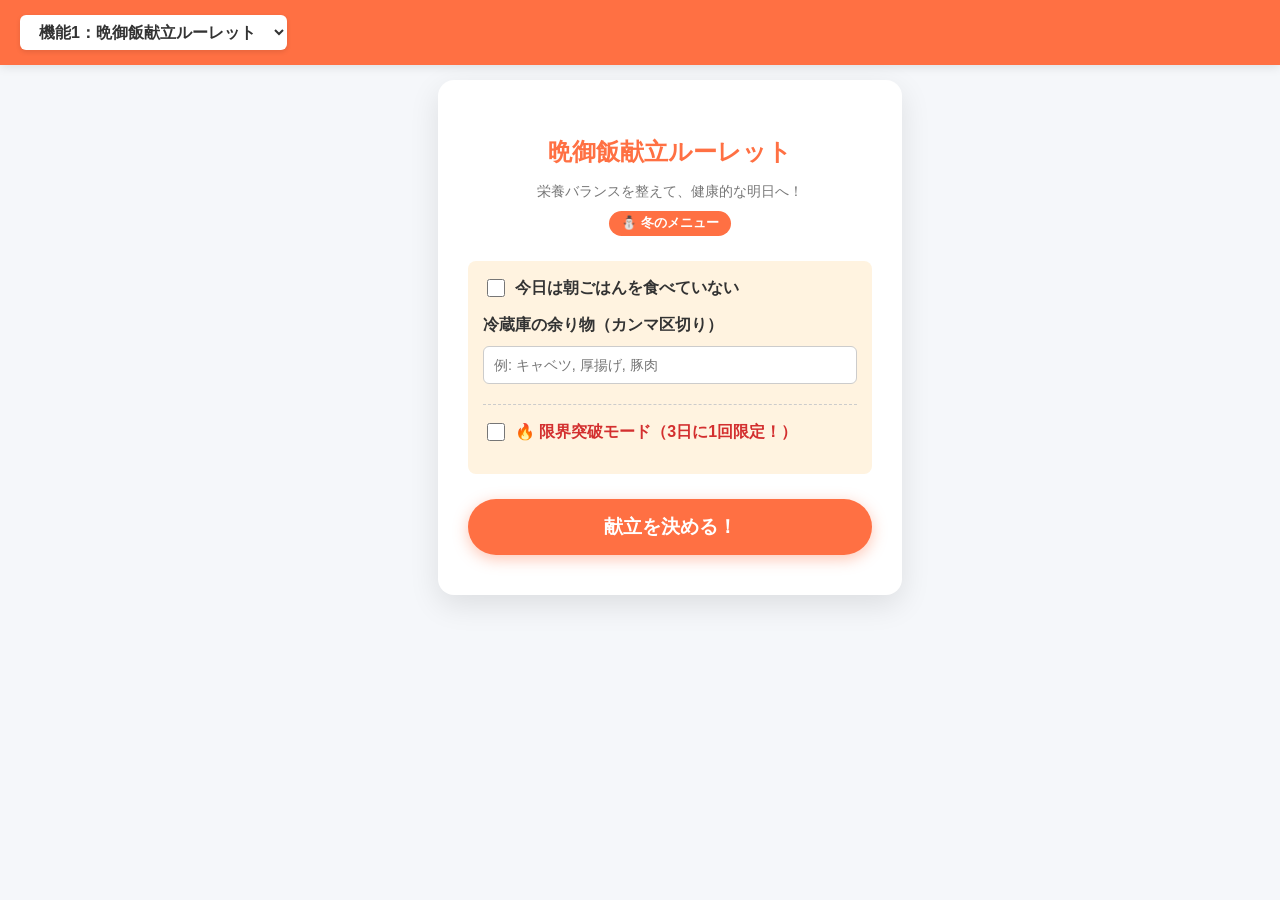
==== commit c465434c: "create option" ====
--- a/index.html
+++ b/index.html
@@ -11,6 +11,7 @@
         <select id="feature-selector">
             <option value="dinner_roulette">機能1：晩御飯献立ルーレット</option>
             <option value="settings">機能2：設定画面（サンプル）</option>
+            <option value="minigame">機能3：AI対戦ミニゲーム</option>
         </select>
     </header>
 
